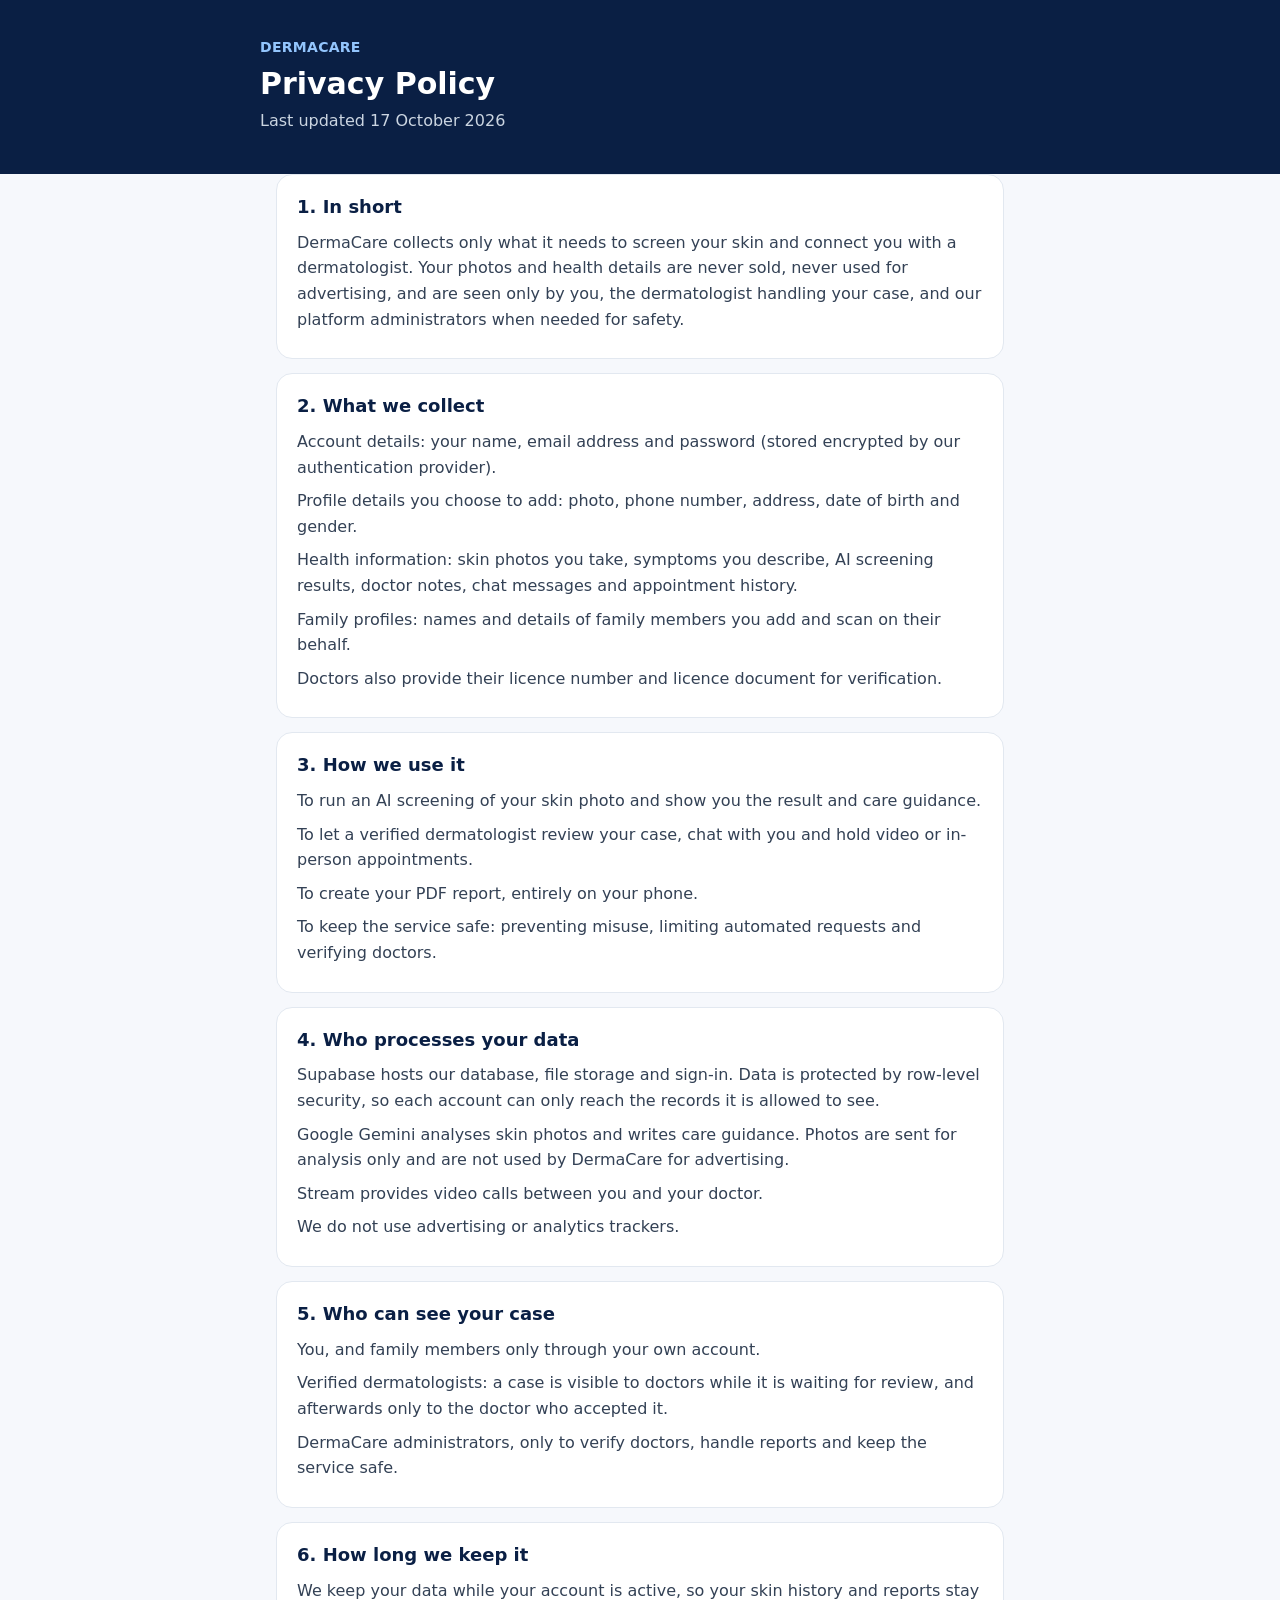
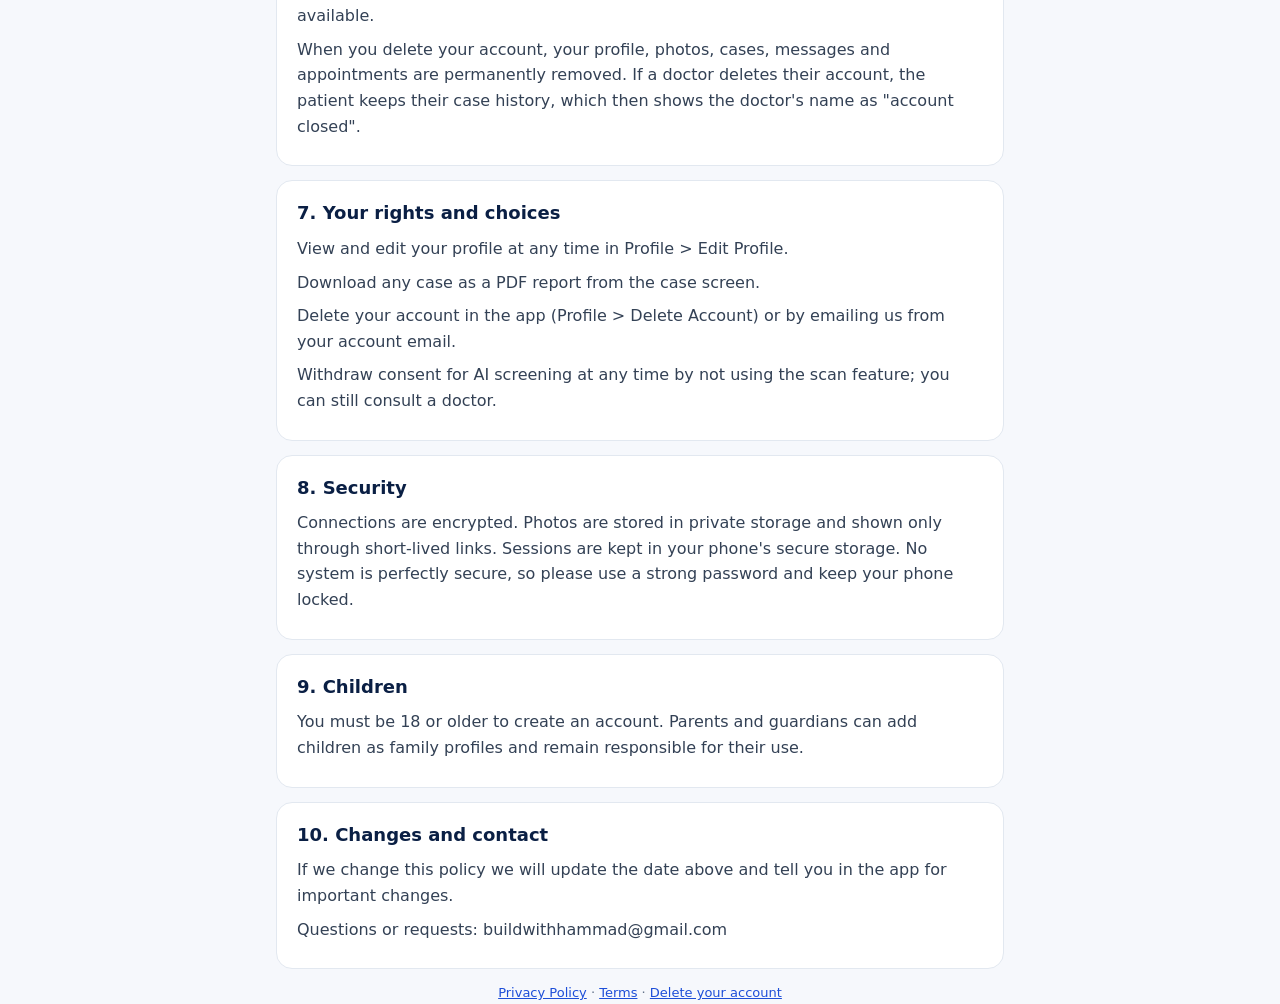
==== dermacare/privacy.html @ bd30ba0b "DermaCare public privacy policy, terms and account deletion pages Co-Authored-By: Claude Opus 5.5 <n" ====
<!doctype html>
<html lang="en">
<head>
<meta charset="utf-8">
<meta name="viewport" content="width=device-width, initial-scale=1">
<title>Privacy Policy | DermaCare</title>
<meta name="description" content="Last updated 17 October 2026">
<link rel="icon" href="../assets/favicon.svg" type="image/svg+xml">
<style>
  :root { --navy:#0A1F44; --blue:#1D4ED8; --text:#334155; --muted:#64748B; --line:#E2E8F0; --bg:#F6F8FC; }
  * { box-sizing: border-box; }
  body { margin:0; background:var(--bg); color:var(--text); font:16px/1.6 system-ui,-apple-system,"Segoe UI",Roboto,sans-serif; }
  header { background:var(--navy); color:#fff; padding:36px 16px 40px; }
  .wrap { max-width:760px; margin:0 auto; padding:0 16px; }
  header .wrap { padding:0; }
  .brand { font-weight:700; letter-spacing:.02em; color:#93C5FD; font-size:14px; text-transform:uppercase; }
  h1 { margin:8px 0 6px; font-size:30px; line-height:1.2; }
  header p { margin:0; color:#CBD5E1; }
  main { padding:24px 0 48px; }
  section { background:#fff; border:1px solid var(--line); border-radius:16px; padding:18px 20px; margin-bottom:14px; }
  h2 { margin:0 0 8px; color:var(--navy); font-size:18px; }
  section p { margin:0 0 8px; }
  ol { margin:0; padding-left:20px; } li { margin-bottom:6px; }
  a { color:var(--blue); }
  .note { font-size:14px; color:var(--muted); }
  .btn { display:inline-block; background:var(--navy); color:#fff; text-decoration:none; padding:12px 18px; border-radius:12px; font-weight:600; }
  footer { text-align:center; font-size:13px; color:var(--muted); padding-bottom:32px; }
</style>
</head>
<body>
<header><div class="wrap"><div class="brand">DermaCare</div><h1>Privacy Policy</h1><p>Last updated 17 October 2026</p></div></header>
<main class="wrap">
<section><h2>1. In short</h2>
<p>DermaCare collects only what it needs to screen your skin and connect you with a dermatologist. Your photos and health details are never sold, never used for advertising, and are seen only by you, the dermatologist handling your case, and our platform administrators when needed for safety.</p></section>
<section><h2>2. What we collect</h2>
<p>Account details: your name, email address and password (stored encrypted by our authentication provider).</p>
<p>Profile details you choose to add: photo, phone number, address, date of birth and gender.</p>
<p>Health information: skin photos you take, symptoms you describe, AI screening results, doctor notes, chat messages and appointment history.</p>
<p>Family profiles: names and details of family members you add and scan on their behalf.</p>
<p>Doctors also provide their licence number and licence document for verification.</p></section>
<section><h2>3. How we use it</h2>
<p>To run an AI screening of your skin photo and show you the result and care guidance.</p>
<p>To let a verified dermatologist review your case, chat with you and hold video or in-person appointments.</p>
<p>To create your PDF report, entirely on your phone.</p>
<p>To keep the service safe: preventing misuse, limiting automated requests and verifying doctors.</p></section>
<section><h2>4. Who processes your data</h2>
<p>Supabase hosts our database, file storage and sign-in. Data is protected by row-level security, so each account can only reach the records it is allowed to see.</p>
<p>Google Gemini analyses skin photos and writes care guidance. Photos are sent for analysis only and are not used by DermaCare for advertising.</p>
<p>Stream provides video calls between you and your doctor.</p>
<p>We do not use advertising or analytics trackers.</p></section>
<section><h2>5. Who can see your case</h2>
<p>You, and family members only through your own account.</p>
<p>Verified dermatologists: a case is visible to doctors while it is waiting for review, and afterwards only to the doctor who accepted it.</p>
<p>DermaCare administrators, only to verify doctors, handle reports and keep the service safe.</p></section>
<section><h2>6. How long we keep it</h2>
<p>We keep your data while your account is active, so your skin history and reports stay available.</p>
<p>When you delete your account, your profile, photos, cases, messages and appointments are permanently removed. If a doctor deletes their account, the patient keeps their case history, which then shows the doctor's name as &quot;account closed&quot;.</p></section>
<section><h2>7. Your rights and choices</h2>
<p>View and edit your profile at any time in Profile &gt; Edit Profile.</p>
<p>Download any case as a PDF report from the case screen.</p>
<p>Delete your account in the app (Profile &gt; Delete Account) or by emailing us from your account email.</p>
<p>Withdraw consent for AI screening at any time by not using the scan feature; you can still consult a doctor.</p></section>
<section><h2>8. Security</h2>
<p>Connections are encrypted. Photos are stored in private storage and shown only through short-lived links. Sessions are kept in your phone's secure storage. No system is perfectly secure, so please use a strong password and keep your phone locked.</p></section>
<section><h2>9. Children</h2>
<p>You must be 18 or older to create an account. Parents and guardians can add children as family profiles and remain responsible for their use.</p></section>
<section><h2>10. Changes and contact</h2>
<p>If we change this policy we will update the date above and tell you in the app for important changes.</p>
<p>Questions or requests: buildwithhammad@gmail.com</p></section>
</main>
<footer class="wrap"><a href="privacy.html">Privacy Policy</a> · <a href="terms.html">Terms</a> · <a href="delete-account.html">Delete your account</a></footer>
</body>
</html>
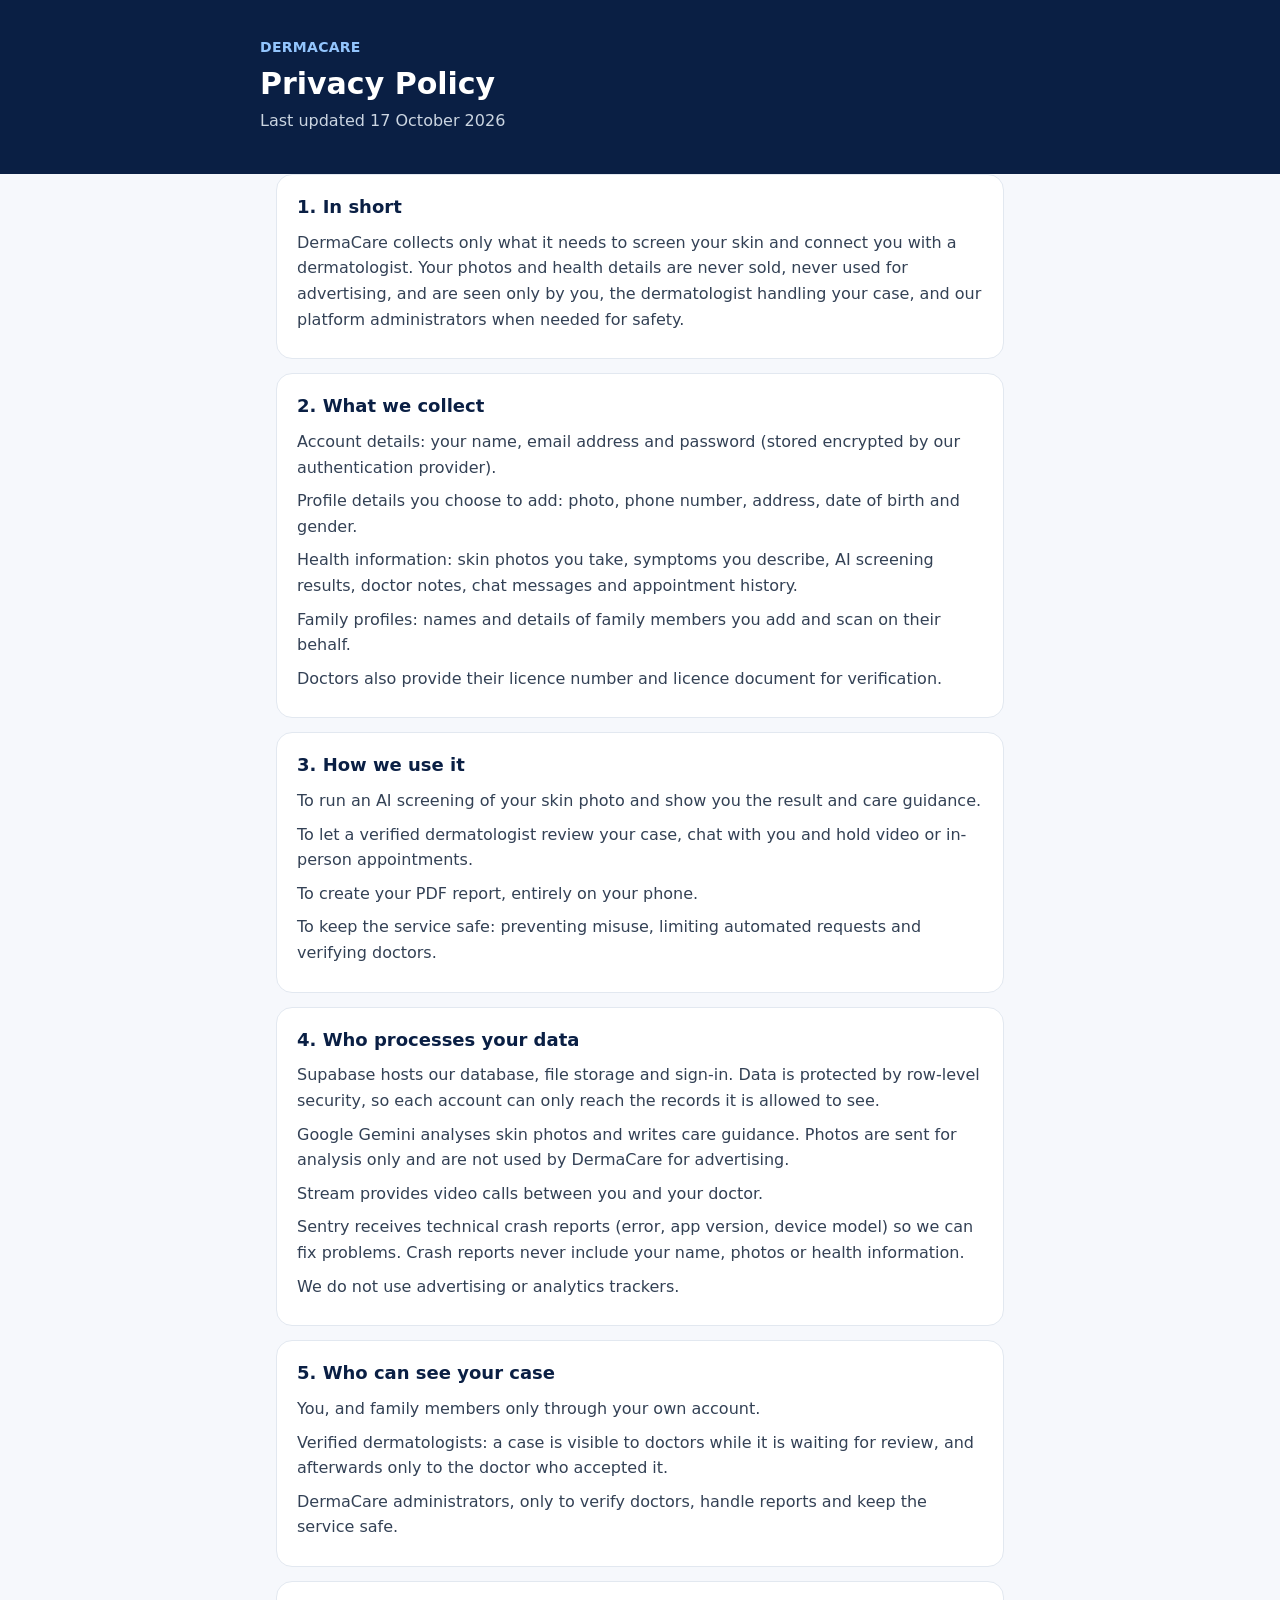
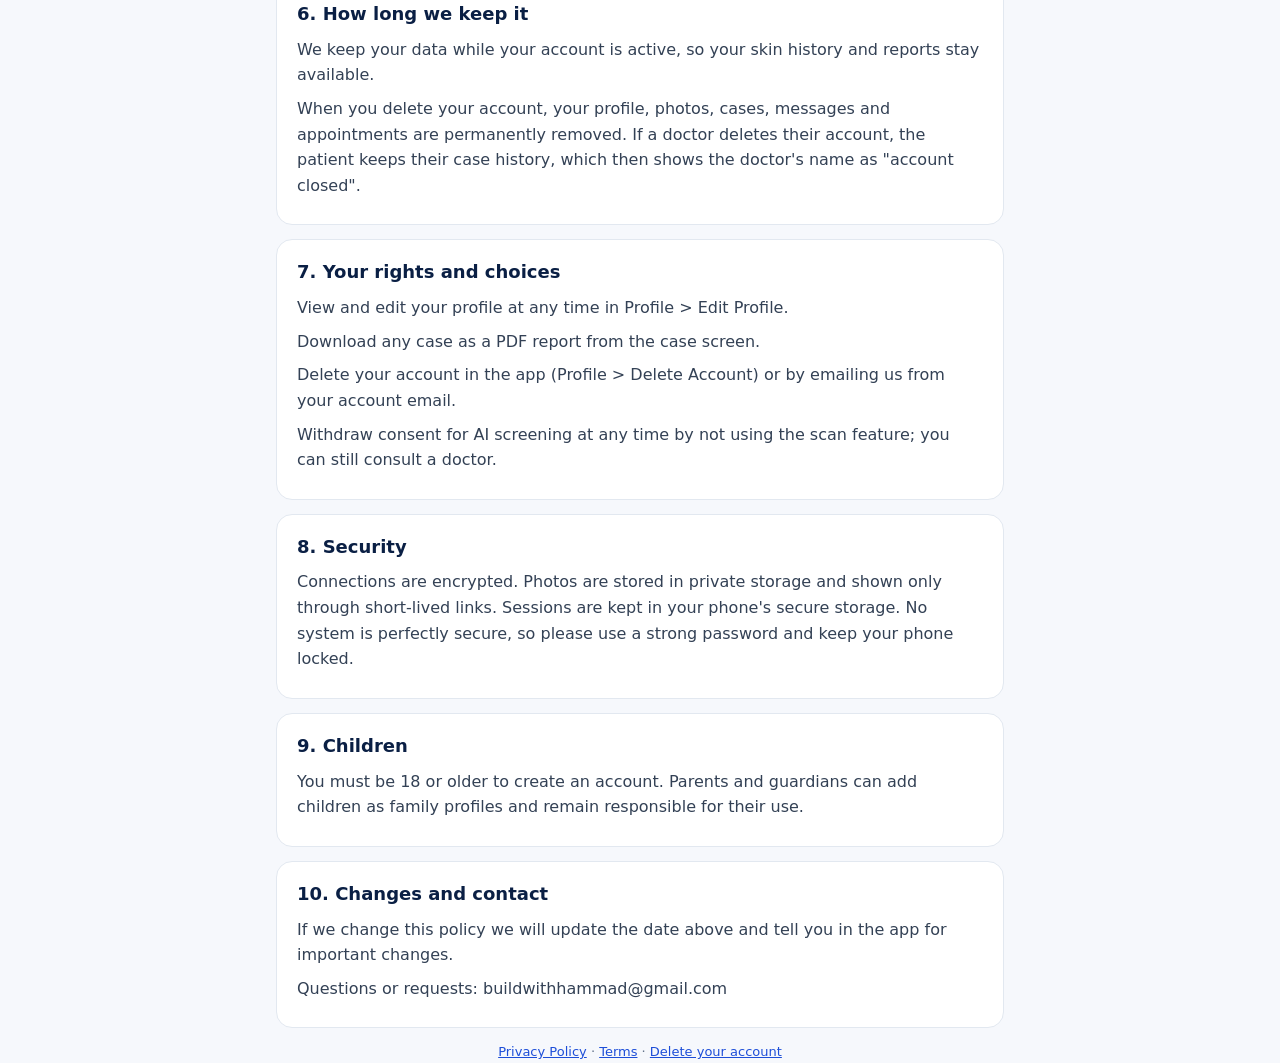
==== commit e30de2fe: "DermaCare privacy policy: crash reporting disclosure Co-Authored-By: Claude Opus 5.5 <noreply@anthro" ====
--- a/dermacare/privacy.html
+++ b/dermacare/privacy.html
@@ -47,6 +47,7 @@
 <p>Supabase hosts our database, file storage and sign-in. Data is protected by row-level security, so each account can only reach the records it is allowed to see.</p>
 <p>Google Gemini analyses skin photos and writes care guidance. Photos are sent for analysis only and are not used by DermaCare for advertising.</p>
 <p>Stream provides video calls between you and your doctor.</p>
+<p>Sentry receives technical crash reports (error, app version, device model) so we can fix problems. Crash reports never include your name, photos or health information.</p>
 <p>We do not use advertising or analytics trackers.</p></section>
 <section><h2>5. Who can see your case</h2>
 <p>You, and family members only through your own account.</p>
